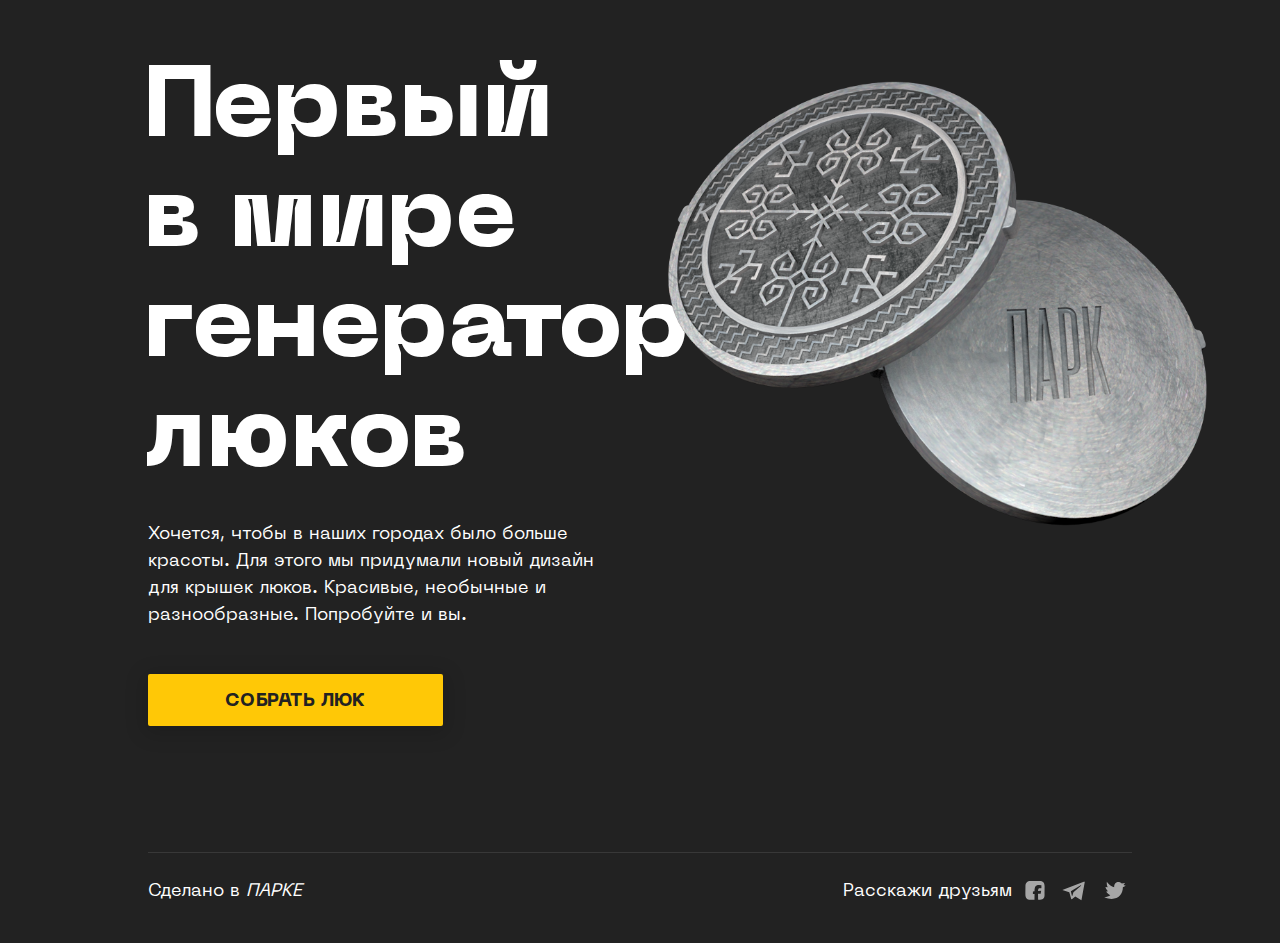
==== index.html @ 185d7cfa "wide title button" ====
<!DOCTYPE html>
<html lang="ru">
<head>
    <meta charset="UTF-8">
    <meta name="viewport" content="width=device-width, initial-scale=1.0">
    <title>Вам крыш</title>
    <meta name="description" content="По крышке люка для всех, даром, и пусть никто не уйдёт обиженный!">

    <meta property="og:title" content="Люк, я твой" />
    <meta property="og:type" content="website" />
    <meta property="og:image" content="./img/promo1.png" />

    <link rel="icon" type="image/png" href="favicon.png" />
    <link rel="stylesheet" href="style.css">

    <script src="main.js" defer></script>

    <link href="./img/promo1.png" rel="preload" as="image" type="image/png">
    <link href="./assets/pat00_pic00.png" rel="preload" as="image" type="image/png">
</head>
<body>
<div class="ground_img"></div>
<div class="wrapper">

    <div class="header twocols">
        <div class="h_left constructor result">
            <strong class="logo go_home">Первый в мире генератор люков</strong>
        </div>
    </div>

    <div class="main-wrapper">
        <div class="main">
            <div class="m_left">
                <div class="section intro">
                    <h1>
                        Первый в мире генератор люков
                    </h1>
                    <p>
                        Хочется, чтобы в наших городах было больше красоты. Для этого мы придумали новый дизайн для крышек люков. Красивые, необычные и разнообразные. Попробуйте и вы.
                    </p>
                    <button class="main_action wide goto_constructor" style="margin-top:1.5em;">Cобрать люк</button>
                </div>
                

                <div class="section constructor hide">
                    <h3>Узор</h3>
                    <div class="select-group">
                        <input type="radio" name="pat" id="pat00" checked>
                        <label for="pat00">без</label>
                
                        <input type="radio" name="pat" id="pat01">
                        <label for="pat01"><img src="./img/pat01.png"></label>
                
                        <input type="radio" name="pat" id="pat02">
                        <label for="pat02"><img src="./img/pat02.png"></label>
                
                        <input type="radio" name="pat" id="pat03">
                        <label for="pat03"><img src="./img/pat03.png"></label>
                
                        <input type="radio" name="pat" id="pat04">
                        <label for="pat04"><img src="./img/pat04.png"></label>
                    </div>
                
                    <h3>Рисунок</h3>
                    <div class="select-group">
                        <input type="radio" name="pic" id="pic00" checked>
                        <label for="pic00">без</label>
                
                        <input type="radio" name="pic" id="pic01">
                        <label for="pic01"><img src="./img/pic01.png"></label>
                
                        <input type="radio" name="pic" id="pic02">
                        <label for="pic02"><img src="./img/pic02.png"></label>
                
                        <input type="radio" name="pic" id="pic03">
                        <label for="pic03"><img src="./img/pic03.png"></label>
                
                        <input type="radio" name="pic" id="pic04">
                        <label for="pic04"><img src="./img/pic04.png"></label>
                
                        <input type="radio" name="pic" id="pic05">
                        <label for="pic05"><img src="./img/pic05.png"></label>
                
                        <input type="radio" name="pic" id="pic06">
                        <label for="pic06"><img src="./img/pic06.png"></label>
                    </div>

                    <h3>
                        <input type="checkbox" class="state-color" id="stateColor">
                        <label for="stateColor">Цвет?</label>
                    </h3>

                    <button class="main_action wide" id="goto_result" style="margin-top:1.5em;">К результату</button>
                </div>


                <div class="result hide">
                    <h1>
                        На iOS  в AR
                    </h1>
                    <div class="section">
                        <h2>
                            Скачать
                        </h2>
                        <a class="btn main_action download-png" download="ManholeCover.png">
                            PNG
                        </a>
                        <a class="btn main_action download-3d" download>
                            3д-модель
                        </a>
                        <br>
                        <a class="btn btn-img ar-link ios-only">
                            <img src="./img/ar-icon.svg">
                            Примерить в <abbr>AR</abbr>
                        </a>
                    </div>

                    <div class="section">
                        <h2>
                            Поделиться
                        </h2>
                        <div class="soc_link-group">
                            <a class="soc_link soc_link-facebook">Share to Facebook</a>
                            <a class="soc_link soc_link-telegram">Share to Telegram</a>
                            <a class="soc_link soc_link-twitter">Share to Twitter</a>
                        </div>
                    </div>

                    <div class="section">
                        <p class="result-empty hide">Кажется, так будет скользко. <br>Попробуйте ещё?</p>
                        <button class="goto_constructor">
                            Хочу другой люк
                        </button>
                    </div>
                </div>

            </div>

            <div class="m_right">
                <div class="show_mhc constructor result hide"><div class="actual_mhc"></div></div>
                <div class="promo intro"></div>
            </div>
        </div>
    </div>

    <div class="footer twocols">

        <div class="h_left">
            Сделано в <a href="https://intuition.team/park" class="park">Парке</a>
        </div>

        <div class="h_right">
            <div class="soc_link-group intro constructor">
                Расскажи друзьям
                <a class="soc_link soc_link-facebook">Share to Facebook</a>
                <a class="soc_link soc_link-telegram">Share to Telegram</a>
                <a class="soc_link soc_link-twitter">Share to Twitter</a>
            </div>
        </div>
    </div>

</div>
</body>
</html>
---- style.css ----
@font-face {
  font-family: 'Neue Machina';
  src: local('Neue Machina'), url("./NeueMachina-Regular.otf") format('opentype');
}
@font-face {
  font-family: 'Neue Machina';
  src: local('Neue Machina'), url("./NeueMachina-Ultrabold.otf") format('opentype');
  font-weight: bold;
}
* {
  box-sizing: border-box;
  outline: none;
}
html {
  background-color: #222;
  color: #fff;
  font-family: 'Neue Machina', sans-serif;
  font-weight: 400;
  font-size: 18px;
  line-height: 1.5;
  overflow-x: hidden;
}
@media only screen and (max-width: 760px) {
  html {
    font-size: 16px;
  }
}
body {
  position: relative;
  width: 100%;
  margin: 0;
  padding: 0;
  overflow-x: hidden;
}
.wrapper {
  max-width: 1024px;
  margin: 0 auto;
  display: flex;
  flex-direction: column;
  padding: 20px;
  min-height: 100vh;
}
.main-wrapper {
  display: flex;
  flex-grow: 1;
  flex-direction: column;
  justify-content: center;
}
.main {
  display: flex;
}
@media only screen and (max-width: 760px) {
  .main {
    flex-direction: column;
  }
  .main .m_right {
    order: -1;
  }
}
.main .m_left,
.main .m_right {
  width: 100%;
  flex-grow: 1;
}
.header {
  position: relative;
  z-index: 2;
  padding-bottom: 2em;
}
.twocols {
  display: flex;
  flex-basis: 100%;
}
.twocols .h_left,
.twocols .h_right {
  flex-grow: 1;
  align-self: baseline;
}
.twocols .h_right {
  text-align: right;
}
.footer {
  border-top: 1px solid rgba(255,255,255,0.1);
  margin-top: 3em;
  padding: 1em 0 1em;
}
body[class] .go_home {
  cursor: pointer;
}
body[class] .go_home:hover {
  color: #ffe487;
}
body[class] .go_home:active {
  color: #a2f827;
}
a {
  color: #ffc806;
  text-decoration: none;
}
a:hover {
  color: #ffe487;
}
a:active {
  color: #a2f827;
}
abbr:not([title]) {
  cursor: default;
  letter-spacing: 0.1ex;
}
p {
  margin: 0 0 1em;
  padding: 0;
  max-width: 25em;
}
h1 {
  font-size: 100px;
  line-height: 110px;
  font-weight: 700;
  margin: 0 -2em 0.25em -0.05em;
}
@media only screen and (max-width: 760px) {
  h1 {
    font-size: 40px;
    line-height: 1;
    margin-right: 0;
  }
}
h2 {
  font-size: 24px;
  line-height: 30px;
  margin: 0 0 0.75em;
  font-weight: 500;
  text-transform: uppercase;
  letter-spacing: 0.025em;
}
@media only screen and (max-width: 760px) {
  h2 {
    font-size: 20px;
    line-height: 24px;
  }
}
h3 {
  font-size: 1em;
  margin: 0 0 0.75em;
  color: #d6d4d4;
  font-weight: 500;
  text-transform: uppercase;
  letter-spacing: 0.025em;
}
hr {
  width: 100%;
  height: 1px;
  border: none;
  background: #383b43;
  margin: 0;
}
hr.fullwidth {
  position: absolute;
  left: 0;
  right: 0;
}
button,
a.btn {
  display: inline-block;
  padding: 16px 30px 12px;
  margin-right: 0.5em;
  margin-bottom: 0.5em;
  font-family: inherit;
  font-size: 1em;
  line-height: 1.35;
  vertical-align: top;
  font-weight: 700;
  color: #fff;
  border-radius: 2px;
  box-shadow: 0px 4px 20px 4px rgba(0,0,0,0.15);
  cursor: pointer;
  color: #fff;
  background: transparent;
  border: 4px solid #ffc806;
}
button:hover,
a.btn:hover {
  border-color: #ffe487;
}
button:active,
a.btn:active {
  border-color: #82c817;
}
button.main_action,
a.btn.main_action {
  background: #ffc806;
  text-transform: uppercase;
  letter-spacing: 0.025em;
  color: #222;
  border-width: 0;
}
button.main_action:hover,
a.btn.main_action:hover {
  background: #ffe487;
}
button.main_action:active,
a.btn.main_action:active {
  background: #82c817;
}
button.wide,
a.btn.wide {
  padding-left: 77px;
  padding-right: 77px;
}
button.wide.btn-img,
a.btn.wide.btn-img {
  padding-left: 113px;
}
button.wide.btn-img img,
a.btn.wide.btn-img img {
  margin-left: -36px;
}
button.btn-img,
a.btn.btn-img {
  padding-left: 66px;
}
button.btn-img img,
a.btn.btn-img img {
  position: absolute;
  margin-left: -36px;
}
@media only screen and (max-width: 760px) {
  button.btn-img img,
  a.btn.btn-img img {
    margin-top: -2px;
  }
}
button.btn-img.ar-link img,
a.btn.btn-img.ar-link img {
  margin-top: -0.45em;
  margin-left: -2.2em;
}
.soc_link-group h3 {
  font-size: 16px;
}
body.page_result .soc_link-group {
  margin-top: -10px;
  margin-left: -10px;
}
.soc_link {
  display: inline-flex;
  width: 34px;
  height: 34px;
  justify-content: center;
  filter: invert(1);
  background-size: cover;
  background-position: center;
  background-repeat: no-repeat;
  font-size: 0;
  line-height: 0;
  color: transparent;
  border: none;
  vertical-align: bottom;
  opacity: 0.6;
}
body.page_result .soc_link {
  width: 48px;
}
.soc_link:hover {
  opacity: 0.8;
}
.soc_link:active {
  opacity: 1;
}
.soc_link.soc_link-facebook {
  background-image: url("./img/facebook.svg");
}
.soc_link.soc_link-telegram {
  background-image: url("./img/telegram.svg");
}
.soc_link.soc_link-twitter {
  background-image: url("./img/twitter.svg");
}
.soc_link+.soc_link {
  margin-left: 0;
}
.section {
  margin-bottom: 3.5em;
}
.select-group {
  margin: -0.5em;
  margin-bottom: 1em;
}
.select-group input {
  display: none;
}
.select-group label {
  cursor: pointer;
  width: 90px;
  height: 90px;
  border-radius: 2px;
  display: inline-flex;
  margin: 0.5em;
  font-weight: 500;
  align-items: center;
  justify-content: center;
  vertical-align: top;
  border: 1px solid #414040;
}
.select-group label:hover {
  border-color: #60666e;
}
.select-group input:checked + label {
  border-color: #ffc806;
  border-width: 4px;
  cursor: default;
}
.state-color {
  display: none;
}
label[for="stateColor"] {
  cursor: pointer;
}
label[for="stateColor"]::after {
  content: '';
  position: absolute;
  display: inline-block;
  box-sizing: border-box;
  height: 1em;
  width: 1em;
  margin-top: -0.175em;
  margin-left: 0.5em;
  line-height: 0.65em;
  padding: 0 0.1em;
  text-shadow: 2px 1px 0 #222;
  font-size: 2em;
  border: 1px solid #414040;
}
label[for="stateColor"]:hover::after {
  border-color: #60666e;
}
.state-color:checked + label[for="stateColor"]::after {
  content: '✓';
  border-color: #ffc806;
  border-width: 4px;
}
a,
button,
label,
input {
  transition: 0.2s;
}
a:hover,
button:hover,
label:hover,
input:hover {
  transition: 0s;
}
.hide {
  display: none;
}
.beta {
  font-style: italic;
  line-height: 0;
}
.park {
  font-style: italic;
  text-transform: uppercase;
  color: currentcolor;
}
.promo {
  position: relative;
  width: calc(100% + 100px);
  margin-right: -100px;
  height: 500px;
  background-image: url("./img/promo1.png");
  background-size: contain;
  background-repeat: no-repeat;
  background-position: center;
}
@media only screen and (max-width: 760px) {
  .promo {
    height: calc(60vw + 100px);
    margin-bottom: -20vw;
    margin-top: -120px;
  }
}
.show_mhc {
  position: relative;
  width: 100%;
  height: 100%;
  background-image: url("./assets/pat00_pic00.png");
  background-size: contain;
  background-repeat: no-repeat;
  background-position: center;
  top: calc(50vh - 70px);
  transform: translateY(-50%);
  filter: drop-shadow(2px 0px 1px #222);
}
@media only screen and (max-width: 760px) {
  .show_mhc {
    top: unset;
    height: calc(60vw + 100px);
    margin-bottom: -30vw;
    margin-top: 130px;
    filter: drop-shadow(0px -2px 1px #222);
  }
}
.show_mhc .actual_mhc {
  position: absolute;
  top: 0;
  right: 0;
  bottom: 0;
  left: 0;
  background-image: url("./assets/pat00_pic00.png");
  background-size: contain;
  background-repeat: no-repeat;
  background-position: center;
}
.ground_img {
  position: absolute;
  top: 0;
  bottom: 0;
  right: 0;
  left: calc(50% + 240px);
  background-image: url("./img/bg_ground.jpg");
  background-position: center left;
  z-index: -1;
}
body:not(.page_result) .ground_img {
  display: none;
}
@media only screen and (max-width: 760px) {
  .ground_img {
    background-position: bottom center;
    bottom: unset;
    left: 0 !important;
  }
}
@media only screen and (min-width: 761px) {
  .ground_img {
    height: unset !important;
  }
}
.ios-only {
  display: none !important;
}
.ar-link img {
  position: relative;
  height: 2em;
  margin-bottom: -0.6em;
  filter: invert(0.75);
}
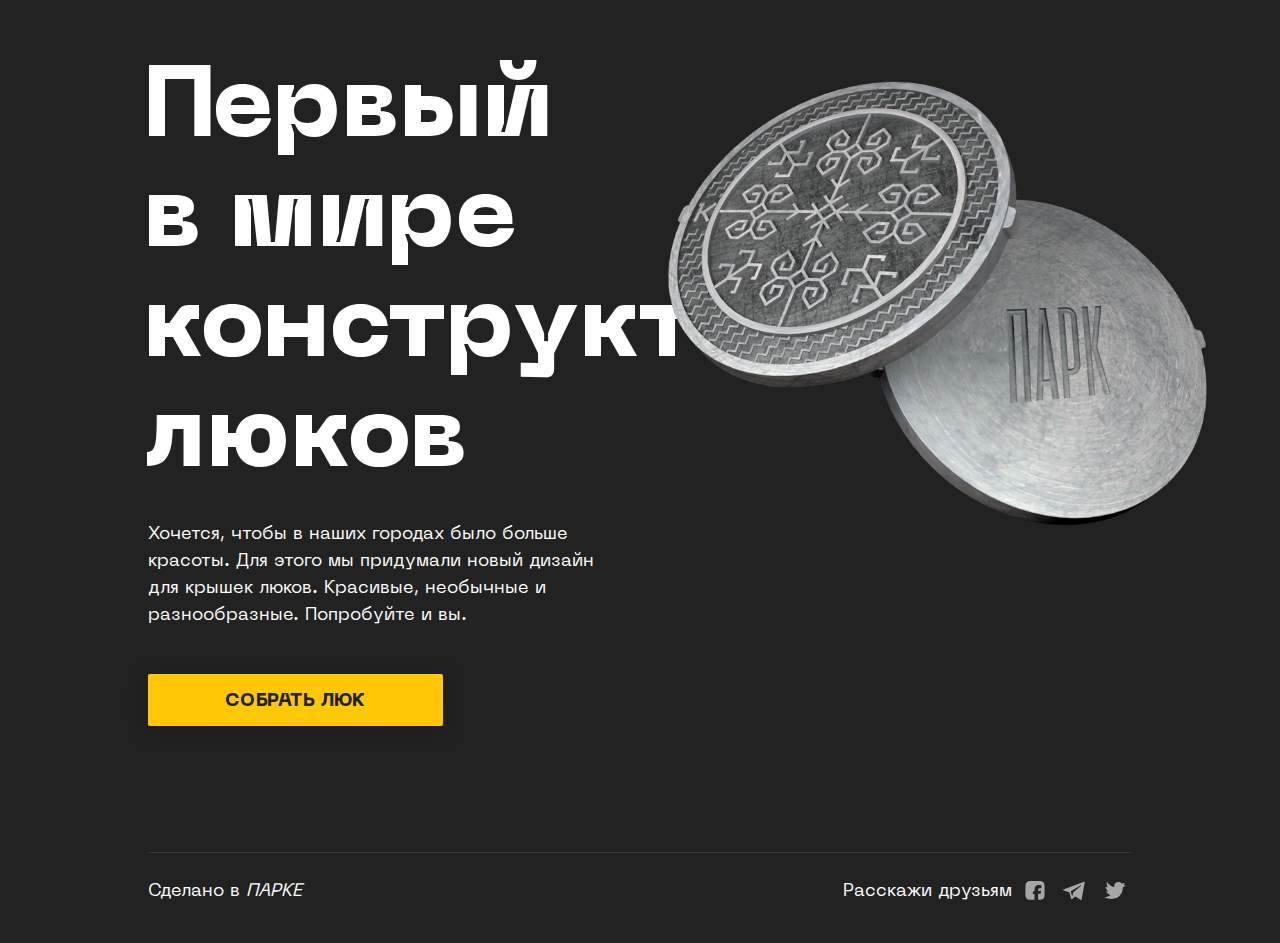
==== commit b7340ccc: ""generator" → "constructor"" ====
--- a/index.html
+++ b/index.html
@@ -3,10 +3,10 @@
 <head>
     <meta charset="UTF-8">
     <meta name="viewport" content="width=device-width, initial-scale=1.0">
-    <title>Вам крыш</title>
+    <title>Конструктор люков</title>
     <meta name="description" content="По крышке люка для всех, даром, и пусть никто не уйдёт обиженный!">
 
-    <meta property="og:title" content="Люк, я твой" />
+    <meta property="og:title" content="Первый в мире конструктор люков" />
     <meta property="og:type" content="website" />
     <meta property="og:image" content="./img/promo1.png" />
 
@@ -24,7 +24,7 @@
 
     <div class="header twocols">
         <div class="h_left constructor result">
-            <strong class="logo go_home">Первый в мире генератор люков</strong>
+            <strong class="logo go_home">Первый в мире конструктор люков</strong>
         </div>
     </div>
 
@@ -33,7 +33,7 @@
             <div class="m_left">
                 <div class="section intro">
                     <h1>
-                        Первый в мире генератор люков
+                        Первый в мире конструктор люков
                     </h1>
                     <p>
                         Хочется, чтобы в наших городах было больше красоты. Для этого мы придумали новый дизайн для крышек люков. Красивые, необычные и разнообразные. Попробуйте и вы.
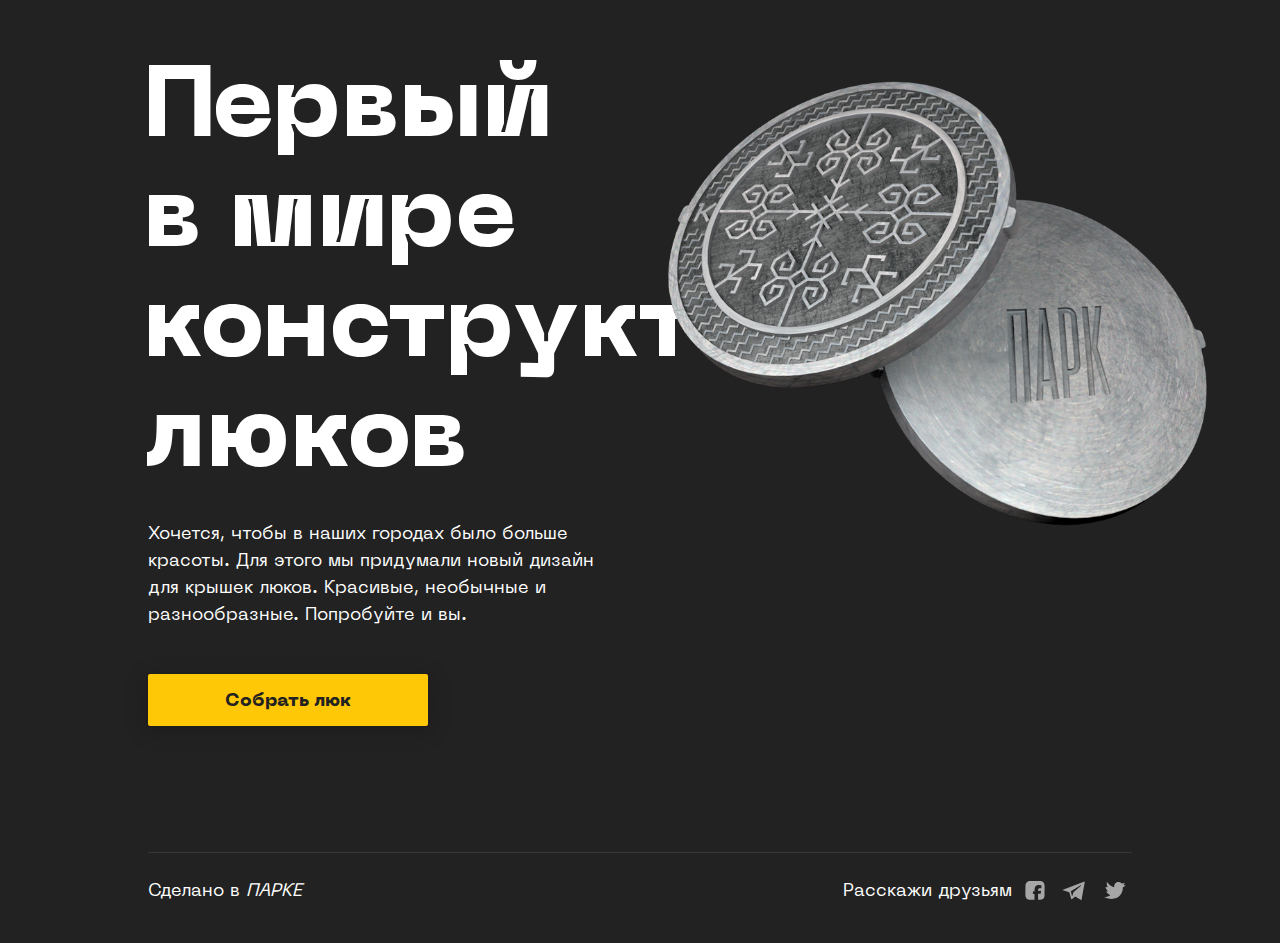
==== commit 1f40a2cf: "Go to result button text, Dash before result page title, Normal case text on main buttons, Checkbox " ====
--- a/index.html
+++ b/index.html
@@ -90,19 +90,19 @@
                         <label for="stateColor">Цвет?</label>
                     </h3>
 
-                    <button class="main_action wide" id="goto_result" style="margin-top:1.5em;">К результату</button>
+                    <button class="main_action wide" id="goto_result" style="margin-top:1.5em;">Готово</button>
                 </div>
 
 
                 <div class="result hide">
-                    <h1>
-                        На iOS  в AR
+                    <h1 class="dash_before">
+                        На iOS  в AR!
                     </h1>
                     <div class="section">
                         <h2>
                             Скачать
                         </h2>
-                        <a class="btn main_action download-png" download="ManholeCover.png">
+                        <a class="btn main_action download-png" download>
                             PNG
                         </a>
                         <a class="btn main_action download-3d" download>
--- a/style.css
+++ b/style.css
@@ -189,8 +189,6 @@
 button.main_action,
 a.btn.main_action {
   background: #ffc806;
-  text-transform: uppercase;
-  letter-spacing: 0.025em;
   color: #222;
   border-width: 0;
 }
@@ -330,6 +328,7 @@
   text-shadow: 2px 1px 0 #222;
   font-size: 2em;
   border: 1px solid #414040;
+  border-radius: 2px;
 }
 label[for="stateColor"]:hover::after {
   border-color: #60666e;
@@ -437,8 +436,8 @@
     height: unset !important;
   }
 }
-.ios-only {
-  display: none !important;
+body *.ios-only {
+  display: none;
 }
 .ar-link img {
   position: relative;
@@ -446,3 +445,11 @@
   margin-bottom: -0.6em;
   filter: invert(0.75);
 }
+.dash_before::before {
+  content: '— ';
+  position: absolute;
+  display: inline-block;
+  width: 2em;
+  margin-left: -2em;
+  text-align: right;
+}
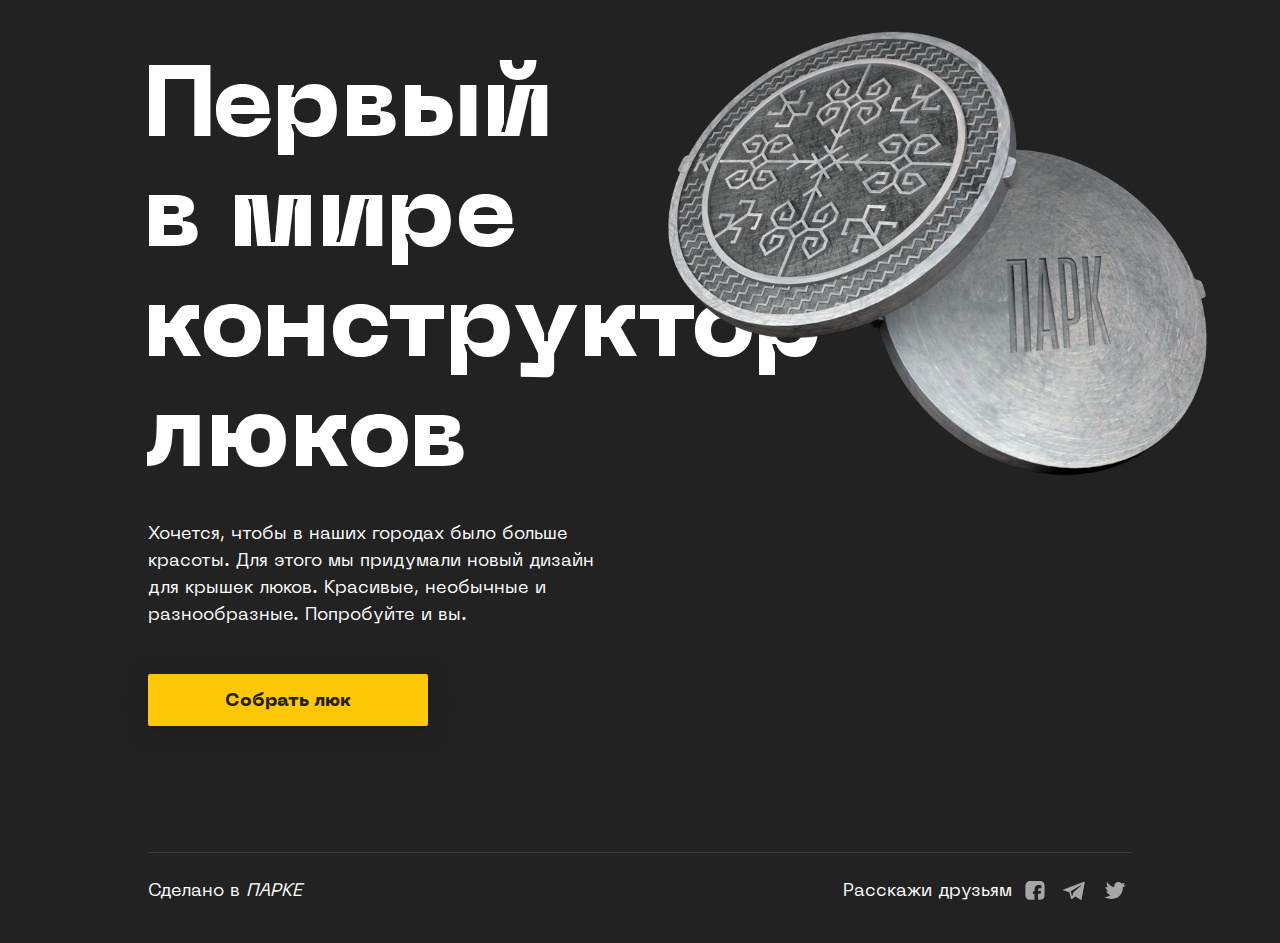
==== commit 5084c5b3: "Advance responsivness" ====
--- a/index.html
+++ b/index.html
@@ -33,7 +33,7 @@
             <div class="m_left">
                 <div class="section intro">
                     <h1>
-                        Первый в мире конструктор люков
+                        Первый в мире <br>конструктор люков
                     </h1>
                     <p>
                         Хочется, чтобы в наших городах было больше красоты. Для этого мы придумали новый дизайн для крышек люков. Красивые, необычные и разнообразные. Попробуйте и вы.
--- a/style.css
+++ b/style.css
@@ -48,6 +48,8 @@
 }
 .main {
   display: flex;
+  flex-grow: 1;
+  align-items: center;
 }
 @media only screen and (max-width: 760px) {
   .main {
@@ -61,6 +63,9 @@
 .main .m_right {
   width: 100%;
   flex-grow: 1;
+}
+.main .m_right {
+  align-self: stretch;
 }
 .header {
   position: relative;
@@ -371,6 +376,8 @@
   background-size: contain;
   background-repeat: no-repeat;
   background-position: center;
+  top: calc(50vh - 250px);
+  transform: translateY(-50%);
 }
 @media only screen and (max-width: 760px) {
   .promo {
@@ -387,7 +394,7 @@
   background-size: contain;
   background-repeat: no-repeat;
   background-position: center;
-  top: calc(50vh - 70px);
+  top: calc(50vh - 84px);
   transform: translateY(-50%);
   filter: drop-shadow(2px 0px 1px #222);
 }
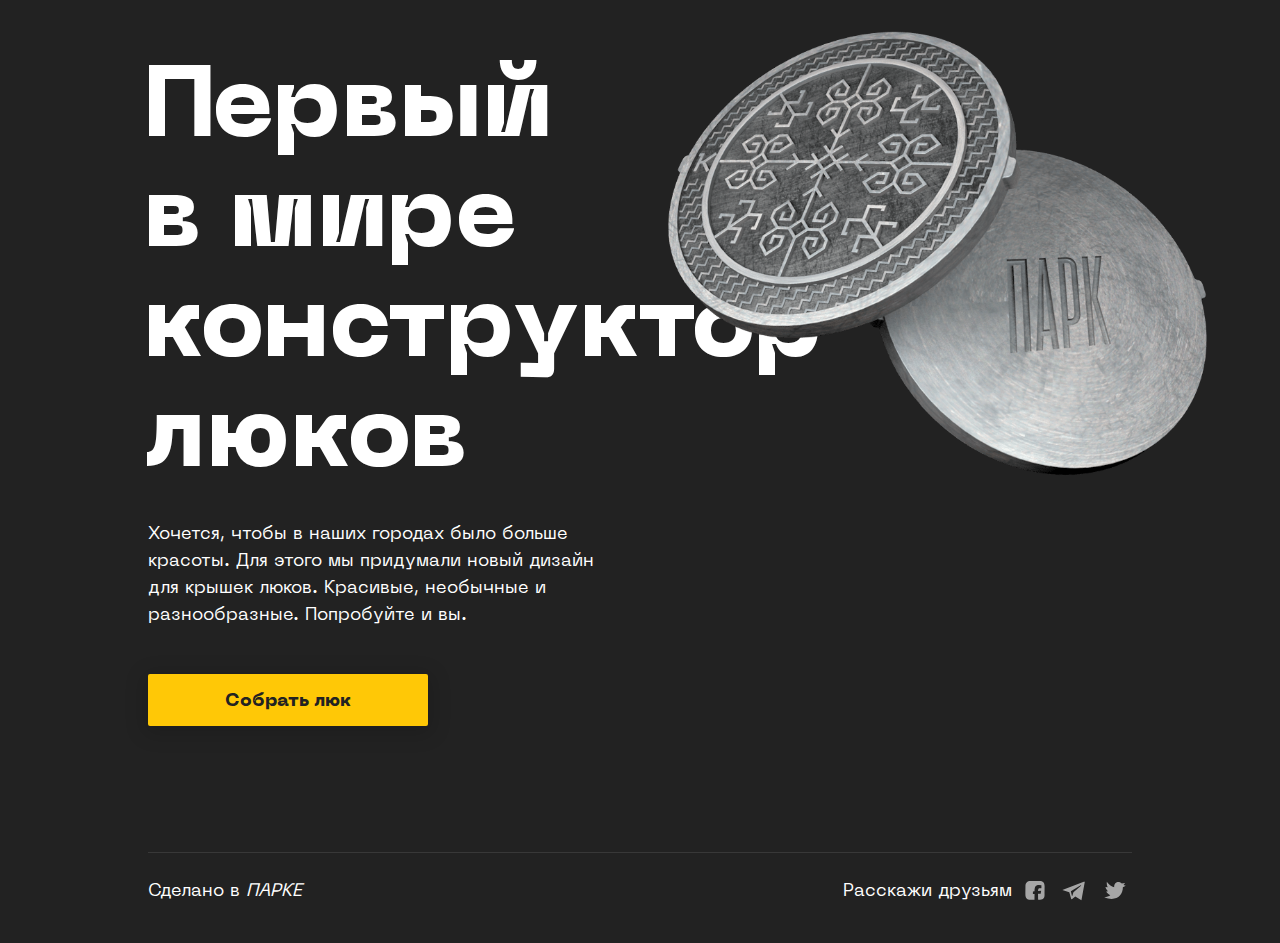
==== commit eb6eeb1d: "park fixes 1" ====
--- a/index.html
+++ b/index.html
@@ -16,7 +16,7 @@
     <script src="main.js" defer></script>
 
     <link href="./img/promo1.png" rel="preload" as="image" type="image/png">
-    <link href="./assets/pat00_pic00.png" rel="preload" as="image" type="image/png">
+    <link href="./assets/pat00_pic00_col01.png" rel="preload" as="image" type="image/png">
 </head>
 <body>
 <div class="ground_img"></div>
@@ -43,20 +43,25 @@
                 
 
                 <div class="section constructor hide">
+                    <h3>
+                        <input type="checkbox" class="state-color" id="stateColor" checked>
+                        <label for="stateColor">Цвет?</label>
+                    </h3>
+
                     <h3>Узор</h3>
                     <div class="select-group">
                         <input type="radio" name="pat" id="pat00" checked>
-                        <label for="pat00">без</label>
-                
+                        <label for="pat00"><img src="./img/00.png"></label>
+
                         <input type="radio" name="pat" id="pat01">
                         <label for="pat01"><img src="./img/pat01.png"></label>
-                
+
                         <input type="radio" name="pat" id="pat02">
                         <label for="pat02"><img src="./img/pat02.png"></label>
-                
+
                         <input type="radio" name="pat" id="pat03">
                         <label for="pat03"><img src="./img/pat03.png"></label>
-                
+
                         <input type="radio" name="pat" id="pat04">
                         <label for="pat04"><img src="./img/pat04.png"></label>
                     </div>
@@ -64,31 +69,26 @@
                     <h3>Рисунок</h3>
                     <div class="select-group">
                         <input type="radio" name="pic" id="pic00" checked>
-                        <label for="pic00">без</label>
-                
+                        <label for="pic00"><img src="./img/00.png"></label>
+
                         <input type="radio" name="pic" id="pic01">
                         <label for="pic01"><img src="./img/pic01.png"></label>
-                
+
                         <input type="radio" name="pic" id="pic02">
                         <label for="pic02"><img src="./img/pic02.png"></label>
-                
+
                         <input type="radio" name="pic" id="pic03">
                         <label for="pic03"><img src="./img/pic03.png"></label>
-                
+
                         <input type="radio" name="pic" id="pic04">
                         <label for="pic04"><img src="./img/pic04.png"></label>
-                
+
                         <input type="radio" name="pic" id="pic05">
                         <label for="pic05"><img src="./img/pic05.png"></label>
-                
+
                         <input type="radio" name="pic" id="pic06">
                         <label for="pic06"><img src="./img/pic06.png"></label>
                     </div>
-
-                    <h3>
-                        <input type="checkbox" class="state-color" id="stateColor">
-                        <label for="stateColor">Цвет?</label>
-                    </h3>
 
                     <button class="main_action wide" id="goto_result" style="margin-top:1.5em;">Готово</button>
                 </div>
@@ -96,7 +96,7 @@
 
                 <div class="result hide">
                     <h1 class="dash_before">
-                        На iOS  в AR!
+                        Готов к печати!
                     </h1>
                     <div class="section">
                         <h2>
@@ -113,6 +113,9 @@
                             <img src="./img/ar-icon.svg">
                             Примерить в <abbr>AR</abbr>
                         </a>
+                        <p class="not-ios">
+                            Откройте ссылку на айфоне или айпаде, чтобы примерить люк в AR
+                        </p>
                     </div>
 
                     <div class="section">
@@ -146,7 +149,7 @@
     <div class="footer twocols">
 
         <div class="h_left">
-            Сделано в <a href="https://intuition.team/park" class="park">Парке</a>
+            Сделано в <a href="https://intuition.team/park" class="park">Парке</a>
         </div>
 
         <div class="h_right">
